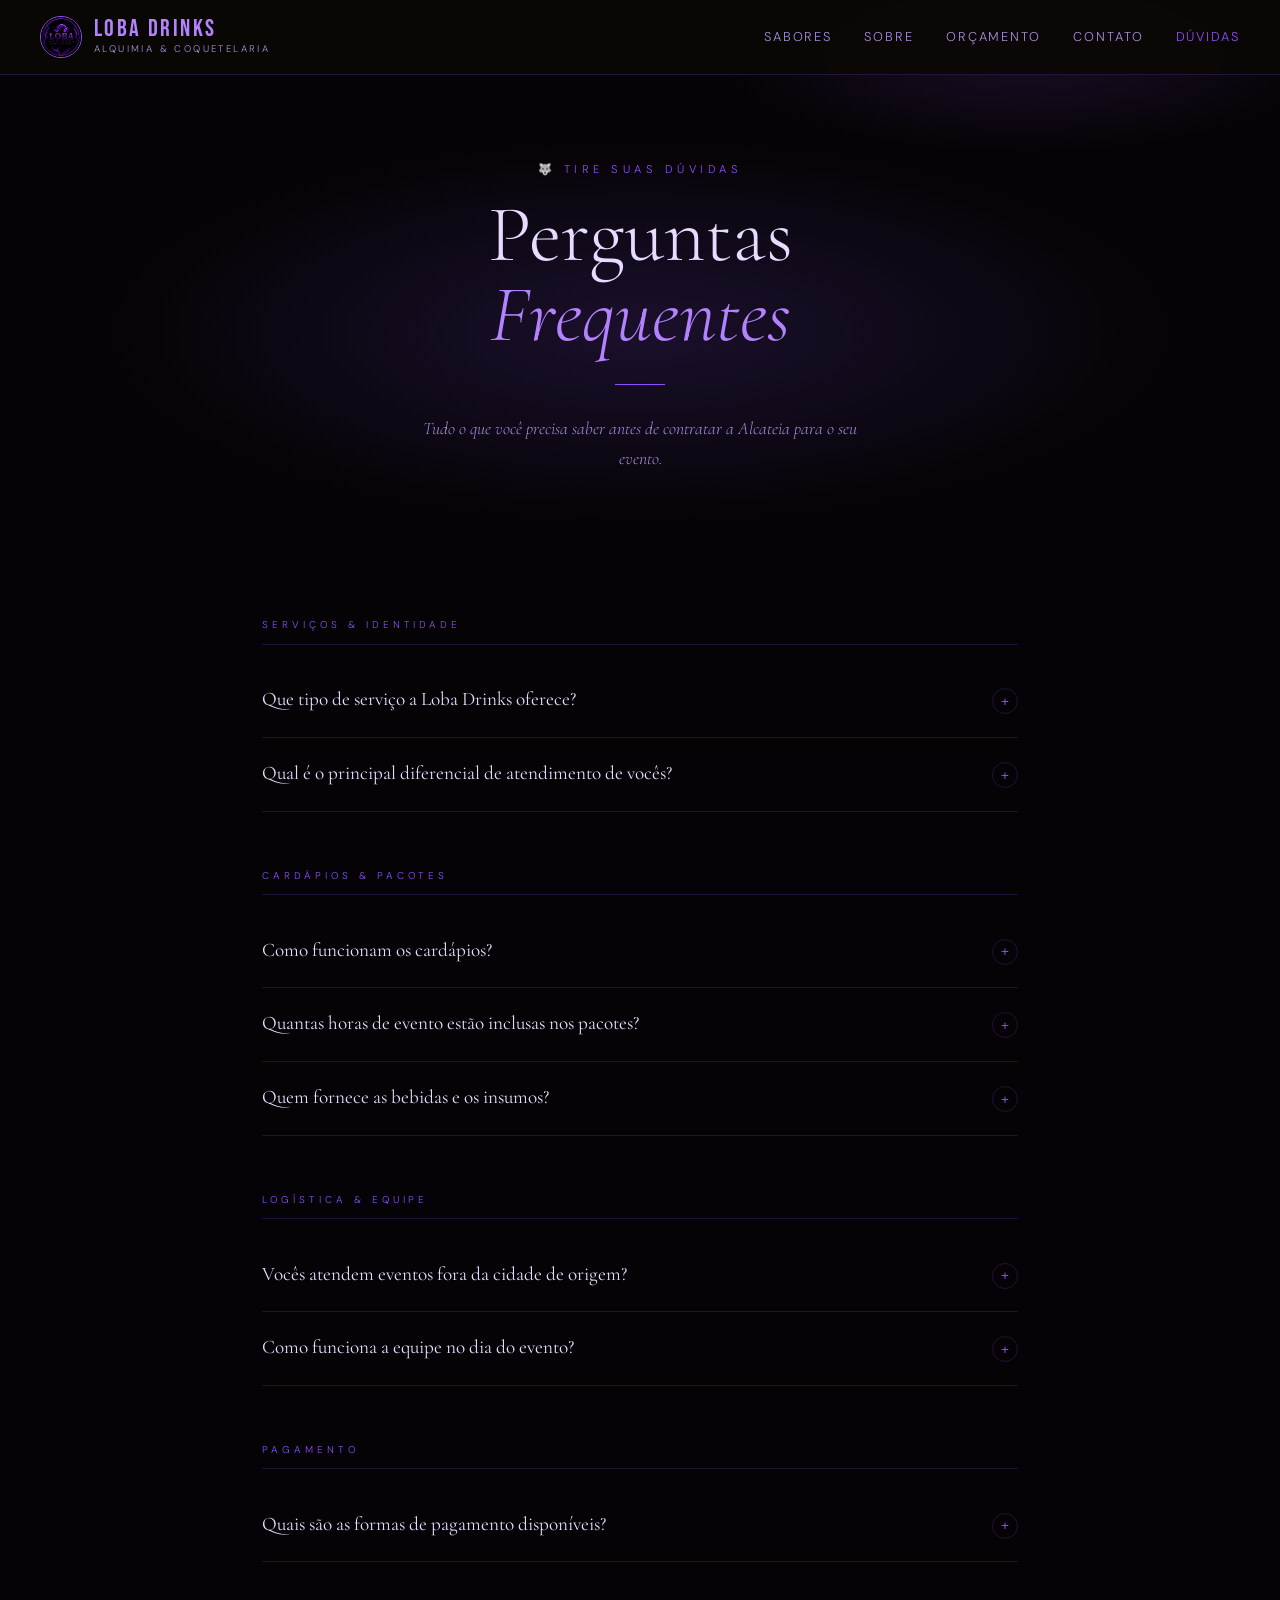
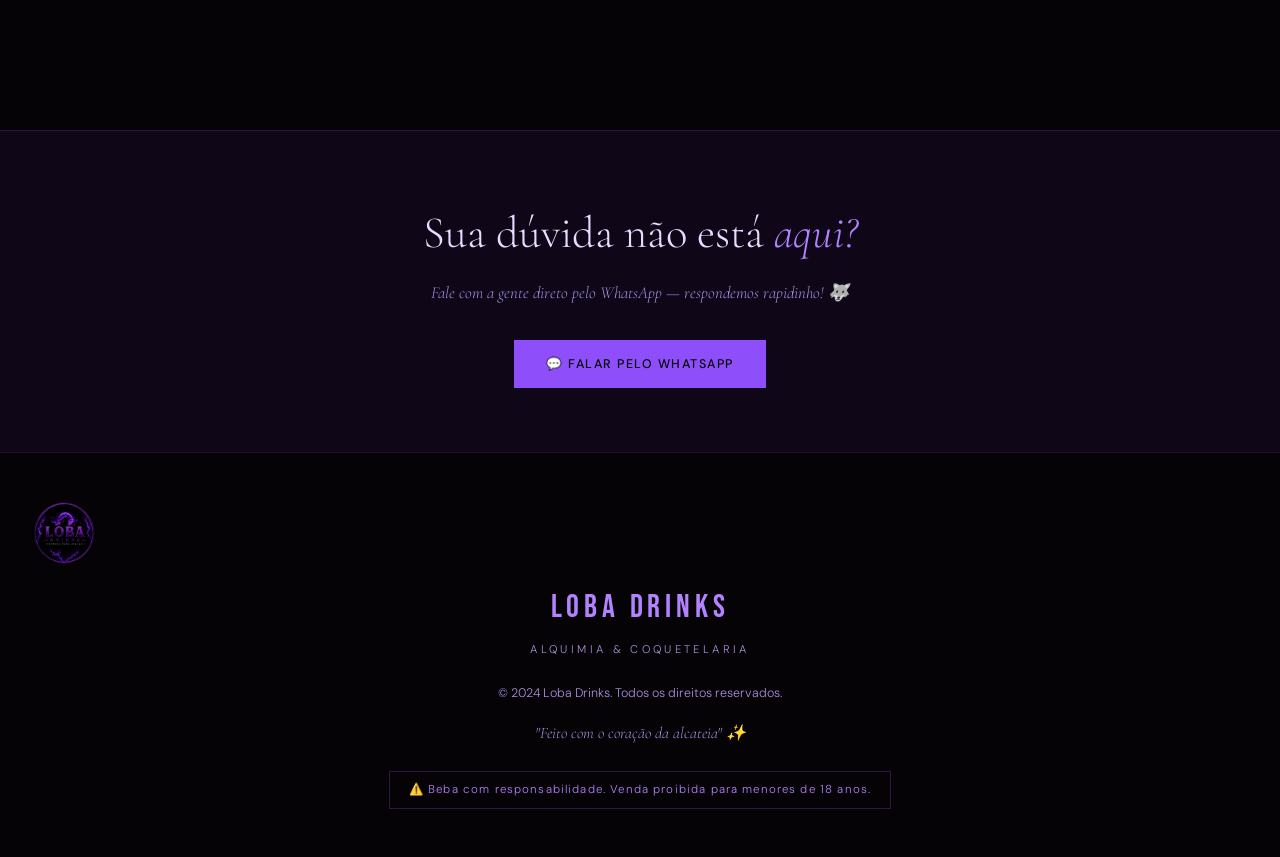
==== faq.html @ df41e7d8 "Initial commit from local project" ====
<!DOCTYPE html>
<html lang="pt-BR">
<head>
<meta charset="UTF-8">
<meta name="viewport" content="width=device-width, initial-scale=1.0">
<title>Dúvidas Frequentes — Loba Drinks</title>
<link rel="preconnect" href="https://fonts.googleapis.com">
<link href="https://fonts.googleapis.com/css2?family=Cormorant+Garamond:ital,wght@0,300;0,400;0,600;1,300;1,600&family=Bebas+Neue&family=DM+Sans:wght@300;400;500&display=swap" rel="stylesheet">
<link rel="stylesheet" href="css/faq.css">
</head>
<body>

<!-- NAV -->
<nav>
  <div class="nav-inner">
    <a href="index.html" class="nav-brand">
      <div class="wolf-mark"><img src="img/logo/ChatGPT%20Image%201%20de%20jun.%20de%202026,%2017_09_12.png" alt="Loba Drinks logo"></div>
      <div>
        <div class="brand-name">Loba Drinks</div>
        <div class="brand-sub">Alquimia & Coquetelaria</div>
      </div>
    </a>
    <div class="nav-links">
      <a href="index.html#products">Sabores</a>
      <a href="index.html#about">Sobre</a>
      <a href="index.html#calculadora">Orçamento</a>
      <a href="index.html#contact">Contato</a>
      <a href="faq.html" class="active">Dúvidas</a>
    </div>
  </div>
</nav>

<!-- HERO -->
<div class="faq-hero">
  <div class="faq-hero-bg"></div>
  <div class="faq-hero-content">
    <span class="eyebrow">🐺 Tire suas dúvidas</span>
    <h1 class="faq-title">Perguntas<br><em>Frequentes</em></h1>
    <div class="hero-line"></div>
    <p class="faq-subtitle">Tudo o que você precisa saber antes de contratar a Alcateia para o seu evento.</p>
  </div>
</div>

<!-- FAQ -->
<div class="faq-section">

  <!-- Categoria 1 -->
  <div class="faq-category">
    <span class="faq-category-label">Serviços & Identidade</span>

    <div class="accordion-item">
      <button class="accordion-btn" onclick="toggle(this)">
        <span class="accordion-question">Que tipo de serviço a Loba Drinks oferece?</span>
        <span class="accordion-icon">+</span>
      </button>
      <div class="accordion-body">
        <div class="accordion-body-inner">
          Oferecemos um serviço completo de <strong>bar itinerante (open bar)</strong> para casamentos, aniversários, festas corporativas e eventos em geral. Levamos toda a estrutura de balcão com nossa identidade neon, equipe de bartenders caracterizada, insumos premium e copos.
        </div>
      </div>
    </div>

    <div class="accordion-item">
      <button class="accordion-btn" onclick="toggle(this)">
        <span class="accordion-question">Qual é o principal diferencial de atendimento de vocês?</span>
        <span class="accordion-icon">+</span>
      </button>
      <div class="accordion-body">
        <div class="accordion-body-inner">
          Nosso bar é um <strong>espaço seguro</strong>. Somos uma empresa orgulhosamente voltada e gerida pela comunidade <strong>LGBTQIAPN+</strong>. Nosso foco é o acolhimento, o respeito a todas as identidades e um atendimento caloroso e livre de preconceitos. Além disso, nossos drinks utilizam licores e xaropes artesanais de fabricação própria.
        </div>
      </div>
    </div>

  </div>

  <!-- Categoria 2 -->
  <div class="faq-category">
    <span class="faq-category-label">Cardápios & Pacotes</span>

    <div class="accordion-item">
      <button class="accordion-btn" onclick="toggle(this)">
        <span class="accordion-question">Como funcionam os cardápios?</span>
        <span class="accordion-icon">+</span>
      </button>
      <div class="accordion-body">
        <div class="accordion-body-inner">
          Trabalhamos com três linhas principais de menus para atender a diferentes propostas:
          <ul>
            <li><strong>Alquimia da Alcateia</strong> — nosso cardápio clássico e versátil.</li>
            <li><strong>Trilha dos Sentidos</strong> — menu intermediário focado em experiências sensoriais.</li>
            <li><strong>Legado da Alcateia</strong> — o topo da nossa coquetelaria, focado em criações autorais exclusivas.</li>
          </ul>
          <br>Todos os cardápios possuem <strong>opções com e sem álcool</strong>.
        </div>
      </div>
    </div>

    <div class="accordion-item">
      <button class="accordion-btn" onclick="toggle(this)">
        <span class="accordion-question">Quantas horas de evento estão inclusas nos pacotes?</span>
        <span class="accordion-icon">+</span>
      </button>
      <div class="accordion-body">
        <div class="accordion-body-inner">
          Nossos pacotes padrão cobrem <strong>5 horas de serviço ininterrupto</strong>. Caso o seu evento precise de mais tempo, a contratação de horas adicionais pode ser acordada durante o orçamento.
        </div>
      </div>
    </div>

    <div class="accordion-item">
      <button class="accordion-btn" onclick="toggle(this)">
        <span class="accordion-question">Quem fornece as bebidas e os insumos?</span>
        <span class="accordion-icon">+</span>
      </button>
      <div class="accordion-body">
        <div class="accordion-body-inner">
          <strong>A Loba Drinks cuida de tudo!</strong> Levamos as bebidas alcoólicas, frutas frescas da estação, gelo filtrado, copos descartáveis de linha premium e nossas receitas artesanais exclusivas.
        </div>
      </div>
    </div>

  </div>

  <!-- Categoria 3 -->
  <div class="faq-category">
    <span class="faq-category-label">Logística & Equipe</span>

    <div class="accordion-item">
      <button class="accordion-btn" onclick="toggle(this)">
        <span class="accordion-question">Vocês atendem eventos fora da cidade de origem?</span>
        <span class="accordion-icon">+</span>
      </button>
      <div class="accordion-body">
        <div class="accordion-body-inner">
          Sim! Atendemos diversas regiões. Cobramos uma <strong>taxa de deslocamento</strong> calculada a partir de 10 km rodados do ponto de partida da nossa sede.
        </div>
      </div>
    </div>

    <div class="accordion-item">
      <button class="accordion-btn" onclick="toggle(this)">
        <span class="accordion-question">Como funciona a equipe no dia do evento?</span>
        <span class="accordion-icon">+</span>
      </button>
      <div class="accordion-body">
        <div class="accordion-body-inner">
          Para garantir que ninguém fique esperando na fila, nossa equipe padrão conta com <strong>03 profissionais</strong>:
          <ul>
            <li><strong>01 Bartender Líder</strong> — supervisiona a qualidade e opera no bar.</li>
            <li><strong>02 Bartenders de Apoio</strong> — rápidos e treinados para atender com excelência.</li>
          </ul>
        </div>
      </div>
    </div>

  </div>

  <!-- Categoria 4 -->
  <div class="faq-category">
    <span class="faq-category-label">Pagamento</span>

    <div class="accordion-item">
      <button class="accordion-btn" onclick="toggle(this)">
        <span class="accordion-question">Quais são as formas de pagamento disponíveis?</span>
        <span class="accordion-icon">+</span>
      </button>
      <div class="accordion-body">
        <div class="accordion-body-inner">
          Facilitamos para que o seu evento aconteça sem dores de cabeça:
          <ul>
            <li><strong>Cartão de Crédito</strong> — parcelamento em até 10x (consulte taxas da operadora).</li>
            <li><strong>Pix Programado</strong> — pagamentos fixos mensais, desde que o saldo total seja quitado até 15 dias antes do grande dia.</li>
          </ul>
        </div>
      </div>
    </div>

  </div>

</div>

<!-- CTA -->
<div class="faq-cta">
  <h2 class="faq-cta-title">Sua dúvida não está <em>aqui?</em></h2>
  <p>Fale com a gente direto pelo WhatsApp — respondemos rapidinho! 🐺</p>
  <a href="https://wa.me/5511951253897?text=Olá!%20Tenho%20uma%20dúvida%20sobre%20o%20serviço%20da%20Loba%20Drinks" target="_blank" class="btn btn-primary">💬 Falar pelo WhatsApp</a>
</div>

<!-- FOOTER -->
<footer>
  <div class="footer-wolf"><img src="img/logo/ChatGPT%20Image%201%20de%20jun.%20de%202026,%2017_09_12.png" alt="Loba Drinks logo"></div>
  <div class="footer-brand">Loba Drinks</div>
  <div class="footer-sub">Alquimia & Coquetelaria</div>
  <div class="footer-copy">© 2024 Loba Drinks. Todos os direitos reservados.</div>
  <div style="margin-top:1rem;font-style:italic;font-family:'Cormorant Garamond',serif;color:var(--muted);font-size:1rem;">"Feito com o coração da alcateia" ✨</div>
  <div class="footer-legal">⚠️ Beba com responsabilidade. Venda proibida para menores de 18 anos.</div>
</footer>
<script src="java/main.js" defer></script>
</body>
</html>
---- css/faq.css ----
:root {
  --black: #050305;
  --deep: #0f0718;
  --card: #160b20;
  --amber: #8e4ffb;
  --gold: #b383ff;
  --cream: #e7dcff;
  --muted: #a88fe0;
  --red: #7a3abd;
  --border: rgba(142,79,251,0.2);
}

*, *::before, *::after { box-sizing: border-box; margin: 0; padding: 0; }
html { scroll-behavior: smooth; }

body {
  background: var(--black);
  color: var(--cream);
  font-family: 'DM Sans', sans-serif;
  font-weight: 300;
  line-height: 1.7;
  overflow-x: hidden;
}

/* ── NAV ── */
nav {
  position: fixed; top: 0; left: 0; right: 0; z-index: 100;
  background: rgba(10,8,5,0.92);
  backdrop-filter: blur(12px);
  border-bottom: 1px solid var(--border);
  padding: 1rem 2rem;
}
.nav-inner {
  max-width: 1200px; margin: 0 auto;
  display: flex; align-items: center; justify-content: space-between;
}
.nav-brand {
  display: flex; align-items: center; gap: 0.75rem;
  text-decoration: none;
}
.wolf-mark {
  width: 42px; height: 42px;
  border: 1.5px solid var(--amber);
  border-radius: 50%;
  display: flex; align-items: center; justify-content: center;
  font-size: 1.3rem;
}
.wolf-mark img,
.footer-wolf img {
  width: 100%;
  height: 100%;
  object-fit: cover;
  border-radius: 50%;
}
.footer-wolf {
  width: 64px;
  height: 64px;
  margin-bottom: 1rem;
}
.brand-name {
  font-family: 'Bebas Neue', sans-serif;
  font-size: 1.5rem;
  letter-spacing: 0.1em;
  color: var(--gold);
  line-height: 1;
}
.brand-sub {
  font-size: 0.6rem;
  letter-spacing: 0.25em;
  text-transform: uppercase;
  color: var(--muted);
}
.nav-links {
  display: flex; gap: 2rem; align-items: center;
}
.nav-links a {
  color: var(--muted);
  text-decoration: none;
  font-size: 0.8rem;
  letter-spacing: 0.15em;
  text-transform: uppercase;
  transition: color 0.3s;
}
.nav-links a:hover { color: var(--gold); }
.nav-links a.active { color: var(--amber); }

/* ── HERO ── */
.faq-hero {
  padding: 10rem 2rem 5rem;
  text-align: center;
  position: relative;
  overflow: hidden;
}
.faq-hero-bg {
  position: absolute; inset: 0;
  background:
    radial-gradient(ellipse 60% 50% at 50% 60%, rgba(142,79,251,0.16) 0%, transparent 70%),
    radial-gradient(ellipse 40% 30% at 80% 10%, rgba(122,58,189,0.18) 0%, transparent 60%),
    var(--black);
}
.faq-hero-content { position: relative; z-index: 1; max-width: 680px; margin: 0 auto; }
.eyebrow {
  font-size: 0.7rem;
  letter-spacing: 0.4em;
  text-transform: uppercase;
  color: var(--amber);
  display: block;
  margin-bottom: 1rem;
}
.faq-title {
  font-family: 'Cormorant Garamond', serif;
  font-size: clamp(2.8rem, 7vw, 5rem);
  font-weight: 300;
  line-height: 1;
  color: var(--cream);
  margin-bottom: 1rem;
}
.faq-title em { font-style: italic; color: var(--gold); }
.faq-subtitle {
  font-family: 'Cormorant Garamond', serif;
  font-style: italic;
  font-size: 1.1rem;
  color: var(--muted);
  max-width: 480px;
  margin: 0 auto;
}
.hero-line {
  width: 50px; height: 1px;
  background: var(--amber);
  margin: 1.8rem auto;
}

/* ── FAQ SECTION ── */
.faq-section {
  padding: 4rem 2rem 7rem;
  max-width: 820px;
  margin: 0 auto;
}
.faq-category {
  margin-bottom: 3.5rem;
}
.faq-category-label {
  font-size: 0.62rem;
  letter-spacing: 0.4em;
  text-transform: uppercase;
  color: var(--amber);
  display: block;
  margin-bottom: 1.2rem;
  padding-bottom: 0.6rem;
  border-bottom: 1px solid var(--border);
}

/* ACCORDION */
.accordion-item {
  border-bottom: 1px solid var(--border);
}
.accordion-btn {
  width: 100%;
  background: none;
  border: none;
  cursor: pointer;
  display: flex;
  align-items: flex-start;
  justify-content: space-between;
  gap: 1.5rem;
  padding: 1.4rem 0;
  text-align: left;
  color: var(--cream);
  transition: color 0.25s;
}
.accordion-btn:hover { color: var(--gold); }
.accordion-btn.open { color: var(--gold); }

.accordion-question {
  font-family: 'Cormorant Garamond', serif;
  font-size: 1.2rem;
  font-weight: 400;
  line-height: 1.4;
  flex: 1;
}
.accordion-icon {
  width: 26px; height: 26px;
  border: 1px solid var(--border);
  border-radius: 50%;
  display: flex; align-items: center; justify-content: center;
  flex-shrink: 0;
  margin-top: 2px;
  font-size: 0.85rem;
  color: var(--amber);
  transition: transform 0.3s, border-color 0.3s;
}
.accordion-btn.open .accordion-icon {
  transform: rotate(45deg);
  border-color: var(--amber);
}

.accordion-body {
  overflow: hidden;
  max-height: 0;
  transition: max-height 0.4s ease, padding 0.3s ease;
}
.accordion-body.open {
  max-height: 600px;
}
.accordion-body-inner {
  padding: 0 0 1.5rem 0;
  color: var(--muted);
  font-size: 0.93rem;
  line-height: 1.85;
}
.accordion-body-inner strong { color: var(--cream); font-weight: 500; }
.accordion-body-inner ul {
  margin: 0.75rem 0 0 1.2rem;
  display: flex;
  flex-direction: column;
  gap: 0.4rem;
}
.accordion-body-inner ul li::marker { color: var(--amber); }

/* ── CTA BOTTOM ── */
.faq-cta {
  background: var(--deep);
  border-top: 1px solid var(--border);
  padding: 4rem 2rem;
  text-align: center;
}
.faq-cta-title {
  font-family: 'Cormorant Garamond', serif;
  font-size: clamp(1.8rem, 4vw, 2.8rem);
  font-weight: 300;
  color: var(--cream);
  margin-bottom: 0.5rem;
}
.faq-cta-title em { font-style: italic; color: var(--gold); }
.faq-cta p {
  color: var(--muted);
  font-size: 0.9rem;
  margin-bottom: 2rem;
  font-family: 'Cormorant Garamond', serif;
  font-style: italic;
  font-size: 1.05rem;
}
.btn {
  display: inline-flex; align-items: center; gap: 0.5rem;
  padding: 0.85rem 2rem;
  font-family: 'DM Sans', sans-serif;
  font-size: 0.78rem;
  font-weight: 500;
  letter-spacing: 0.12em;
  text-transform: uppercase;
  text-decoration: none;
  border: none; cursor: pointer;
  transition: all 0.3s;
}
.btn-primary { background: var(--amber); color: var(--black); }
.btn-primary:hover { background: var(--gold); transform: translateY(-2px); }

/* ── FOOTER ── */
footer {
  background: var(--black);
  border-top: 1px solid var(--border);
  padding: 3rem 2rem;
  text-align: center;
}
.footer-wolf { font-size: 2.5rem; margin-bottom: 1rem; }
.footer-brand {
  font-family: 'Bebas Neue', sans-serif;
  font-size: 2rem; letter-spacing: 0.15em; color: var(--gold);
}
.footer-sub { font-size: 0.7rem; letter-spacing: 0.3em; text-transform: uppercase; color: var(--muted); margin: 0.25rem 0 1.5rem; }
.footer-copy { font-size: 0.78rem; color: var(--muted); }
.footer-legal {
  margin-top: 1.5rem;
  display: inline-block;
  padding: 0.5rem 1.2rem;
  border: 1px solid rgba(122,58,189,0.35);
  font-size: 0.72rem; color: #b383ff;
  letter-spacing: 0.1em;
}

@media (max-width: 600px) {
  .nav-links { display: none; }
  .accordion-question { font-size: 1.05rem; }
}
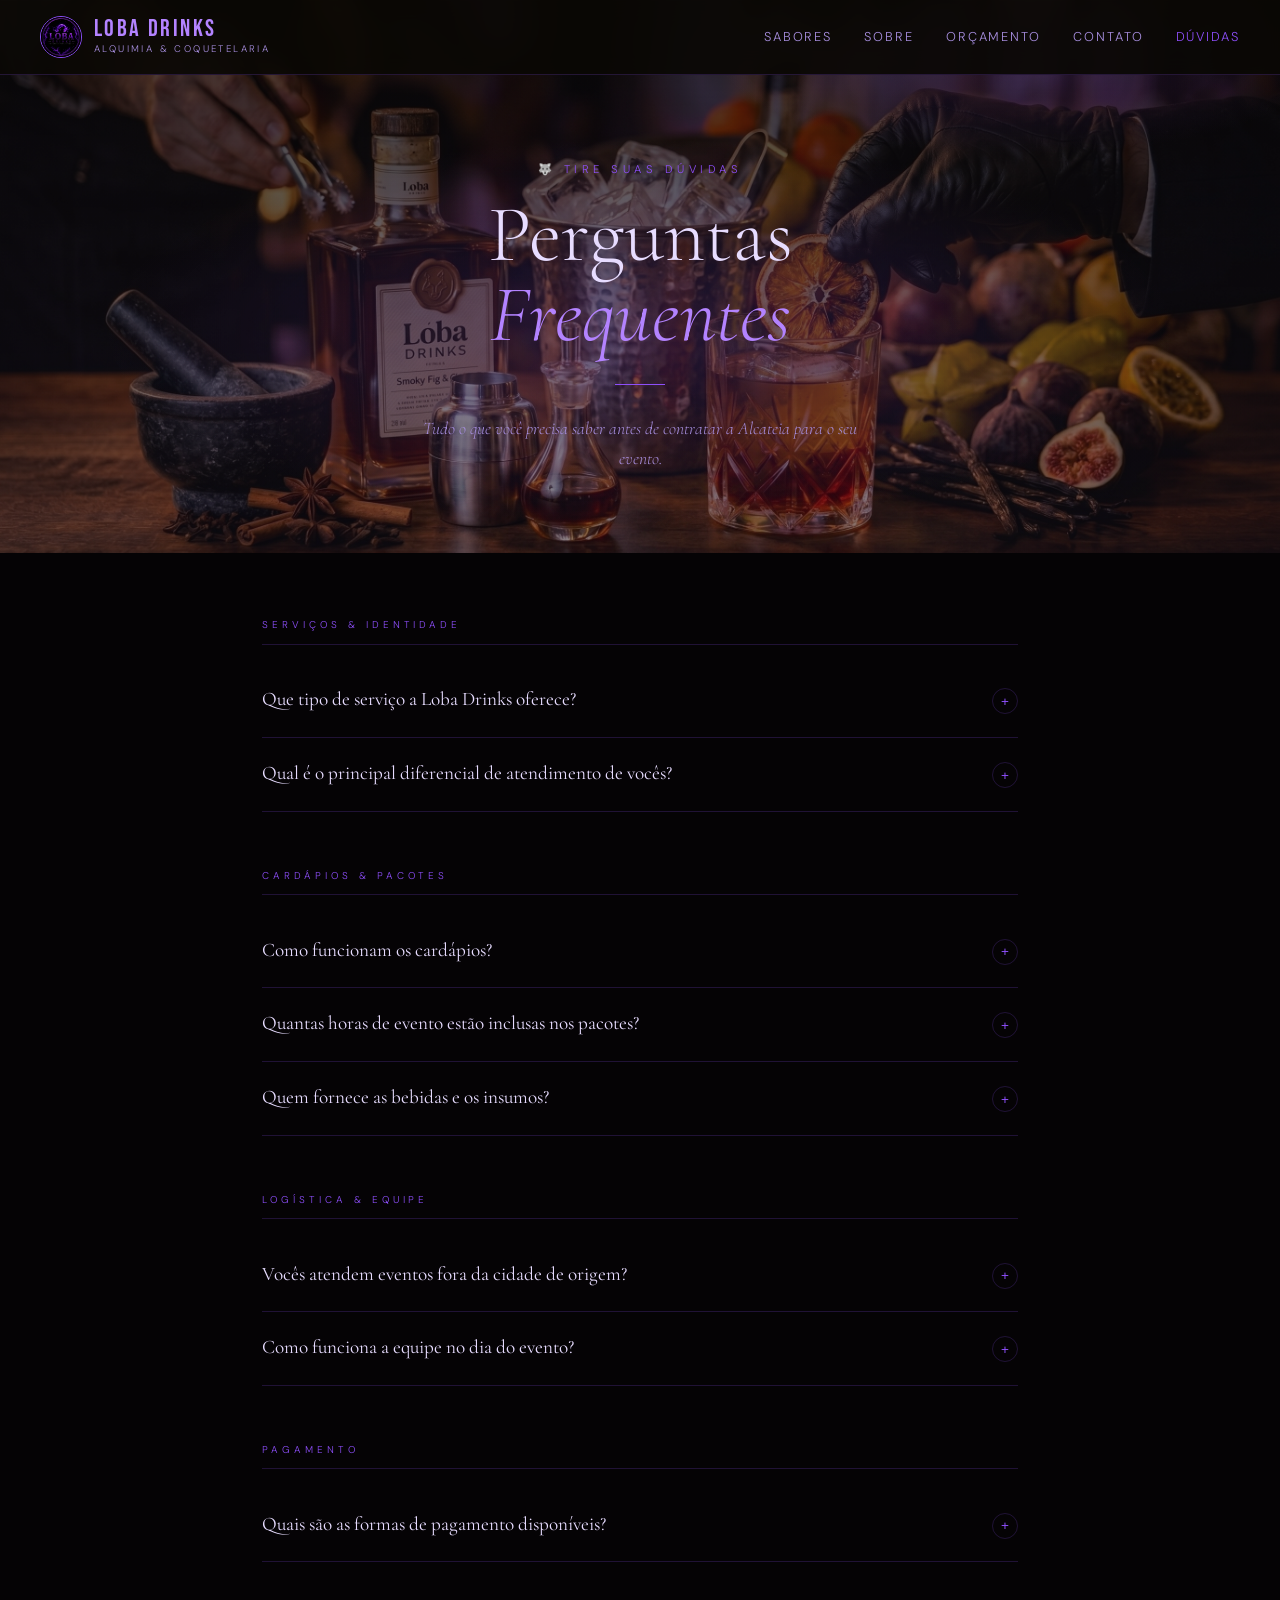
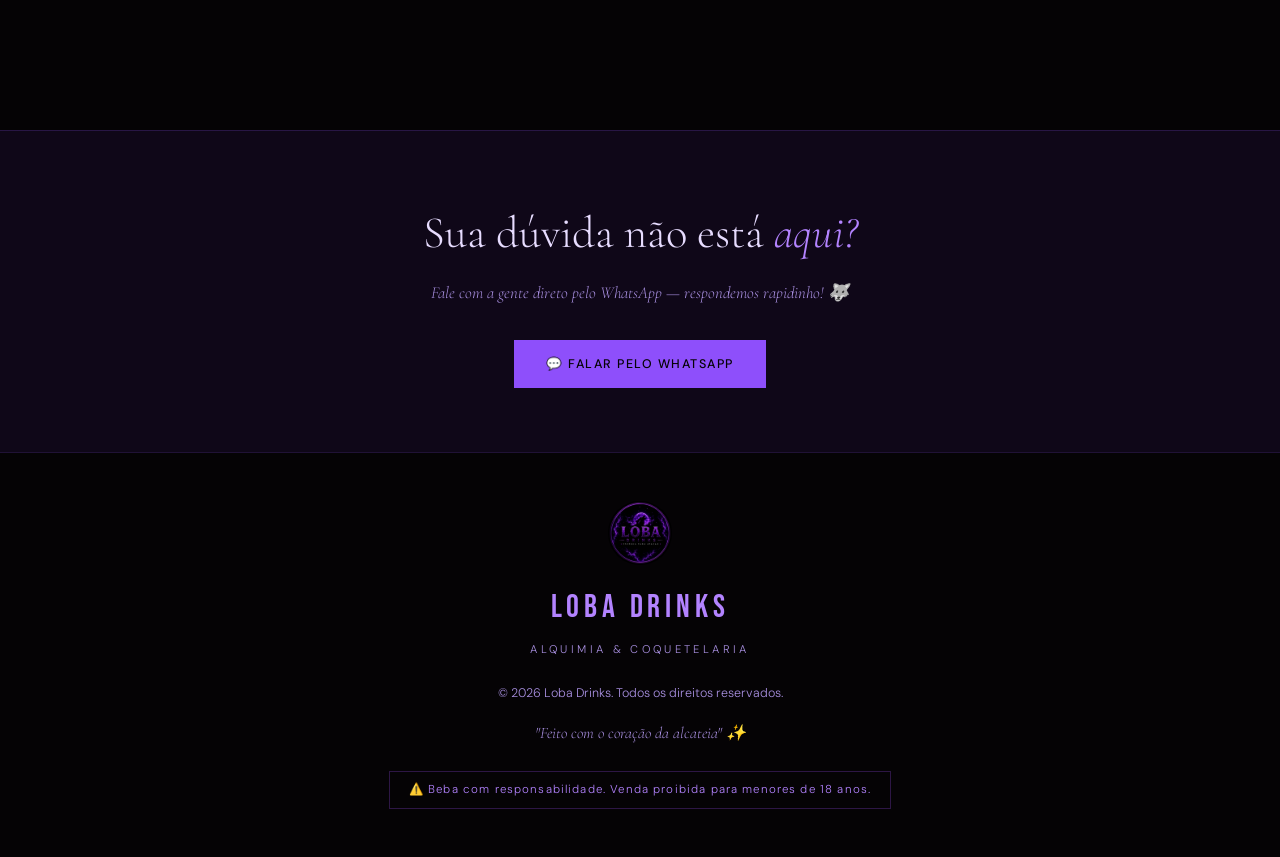
==== commit fd792942: "Atualização do site" ====
--- a/faq.html
+++ b/faq.html
@@ -20,7 +20,12 @@
         <div class="brand-sub">Alquimia & Coquetelaria</div>
       </div>
     </a>
-    <div class="nav-links">
+    <button class="nav-toggle" id="navToggle" aria-label="Abrir menu">
+      <span></span>
+      <span></span>
+      <span></span>
+    </button>
+    <div class="nav-links" id="navLinks">
       <a href="index.html#products">Sabores</a>
       <a href="index.html#about">Sobre</a>
       <a href="index.html#calculadora">Orçamento</a>
@@ -192,7 +197,7 @@
   <div class="footer-wolf"><img src="img/logo/ChatGPT%20Image%201%20de%20jun.%20de%202026,%2017_09_12.png" alt="Loba Drinks logo"></div>
   <div class="footer-brand">Loba Drinks</div>
   <div class="footer-sub">Alquimia & Coquetelaria</div>
-  <div class="footer-copy">© 2024 Loba Drinks. Todos os direitos reservados.</div>
+  <div class="footer-copy">© 2026 Loba Drinks. Todos os direitos reservados.</div>
   <div style="margin-top:1rem;font-style:italic;font-family:'Cormorant Garamond',serif;color:var(--muted);font-size:1rem;">"Feito com o coração da alcateia" ✨</div>
   <div class="footer-legal">⚠️ Beba com responsabilidade. Venda proibida para menores de 18 anos.</div>
 </footer>
--- a/css/faq.css
+++ b/css/faq.css
@@ -84,6 +84,33 @@
 .nav-links a:hover { color: var(--gold); }
 .nav-links a.active { color: var(--amber); }
 
+.nav-toggle {
+  display: none;
+  background: none;
+  border: none;
+  cursor: pointer;
+  width: 40px;
+  height: 40px;
+  position: relative;
+  z-index: 120;
+}
+.nav-toggle span {
+  display: block;
+  width: 24px;
+  height: 2px;
+  background: var(--cream);
+  border-radius: 999px;
+  position: absolute;
+  left: 8px;
+  transition: transform 0.3s, opacity 0.3s;
+}
+.nav-toggle span:nth-child(1) { top: 10px; }
+.nav-toggle span:nth-child(2) { top: 18px; }
+.nav-toggle span:nth-child(3) { top: 26px; }
+.nav-toggle.active span:nth-child(1) { transform: translateY(8px) rotate(45deg); }
+.nav-toggle.active span:nth-child(2) { opacity: 0; }
+.nav-toggle.active span:nth-child(3) { transform: translateY(-8px) rotate(-45deg); }
+
 /* ── HERO ── */
 .faq-hero {
   padding: 10rem 2rem 5rem;
@@ -96,7 +123,11 @@
   background:
     radial-gradient(ellipse 60% 50% at 50% 60%, rgba(142,79,251,0.16) 0%, transparent 70%),
     radial-gradient(ellipse 40% 30% at 80% 10%, rgba(122,58,189,0.18) 0%, transparent 60%),
+    linear-gradient(rgba(5,3,5,0.75), rgba(10,4,18,0.45)),
+    url("../img/servi├ºos/acrescente_balde_de_gelo_2K_202606011611.jpeg"),
     var(--black);
+  background-size: cover;
+  background-position: center;
 }
 .faq-hero-content { position: relative; z-index: 1; max-width: 680px; margin: 0 auto; }
 .eyebrow {
@@ -262,7 +293,7 @@
   padding: 3rem 2rem;
   text-align: center;
 }
-.footer-wolf { font-size: 2.5rem; margin-bottom: 1rem; }
+.footer-wolf { font-size: 2.5rem; margin: 0 auto 1rem; display: inline-block; }
 .footer-brand {
   font-family: 'Bebas Neue', sans-serif;
   font-size: 2rem; letter-spacing: 0.15em; color: var(--gold);
@@ -278,7 +309,32 @@
   letter-spacing: 0.1em;
 }
 
+@media (max-width: 860px) {
+  .nav-toggle { display: block; }
+  .nav-links {
+    position: absolute;
+    top: 100%;
+    right: 0;
+    left: 0;
+    background: rgba(10, 8, 5, 0.98);
+    border-top: 1px solid var(--border);
+    flex-direction: column;
+    gap: 0;
+    align-items: flex-start;
+    padding: 1rem 1.5rem;
+    display: none;
+  }
+  .nav-links.open { display: flex; }
+  .nav-links a {
+    width: 100%;
+    padding: 0.9rem 0;
+    border-bottom: 1px solid rgba(255, 255, 255, 0.08);
+  }
+  .faq-hero { padding: 7rem 1.5rem 3rem; }
+  .faq-section { padding: 3rem 1.5rem 5rem; }
+  .faq-cta { padding: 3rem 1.5rem; }
+}
+
 @media (max-width: 600px) {
-  .nav-links { display: none; }
   .accordion-question { font-size: 1.05rem; }
 }
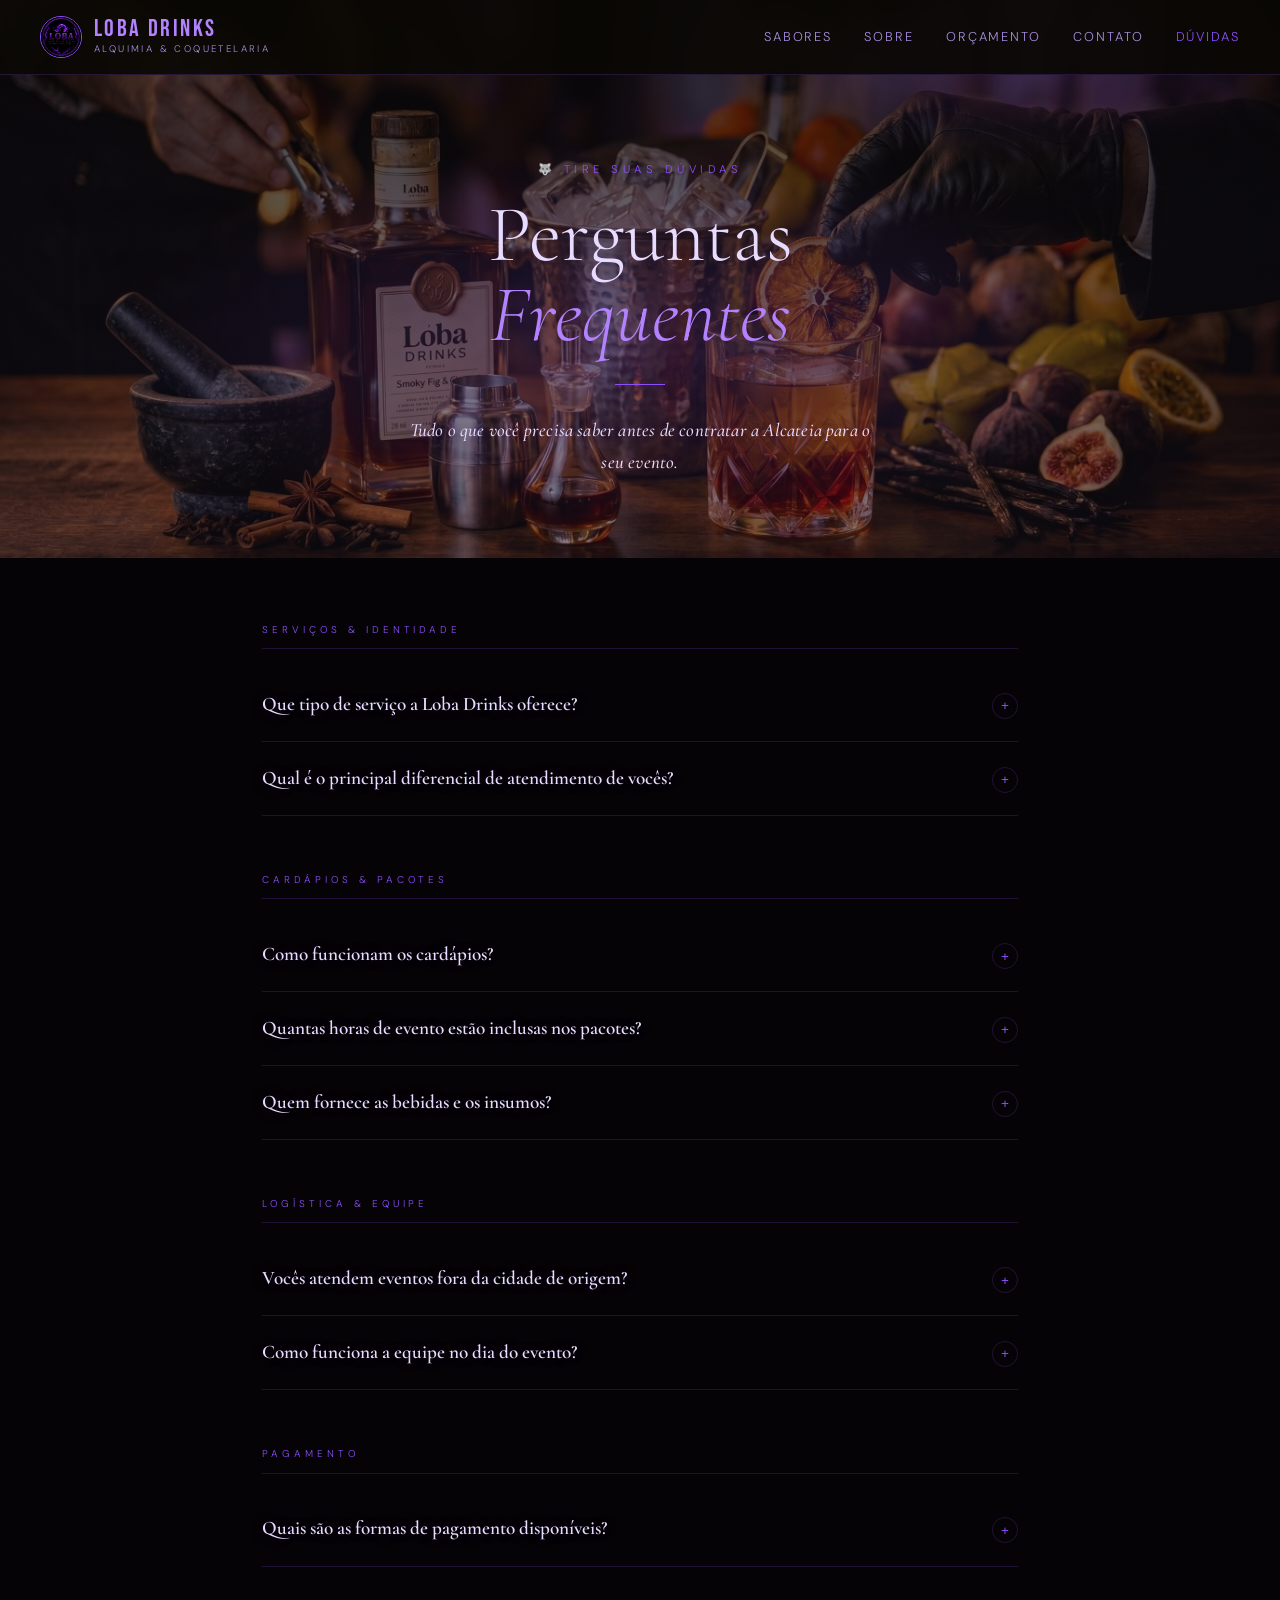
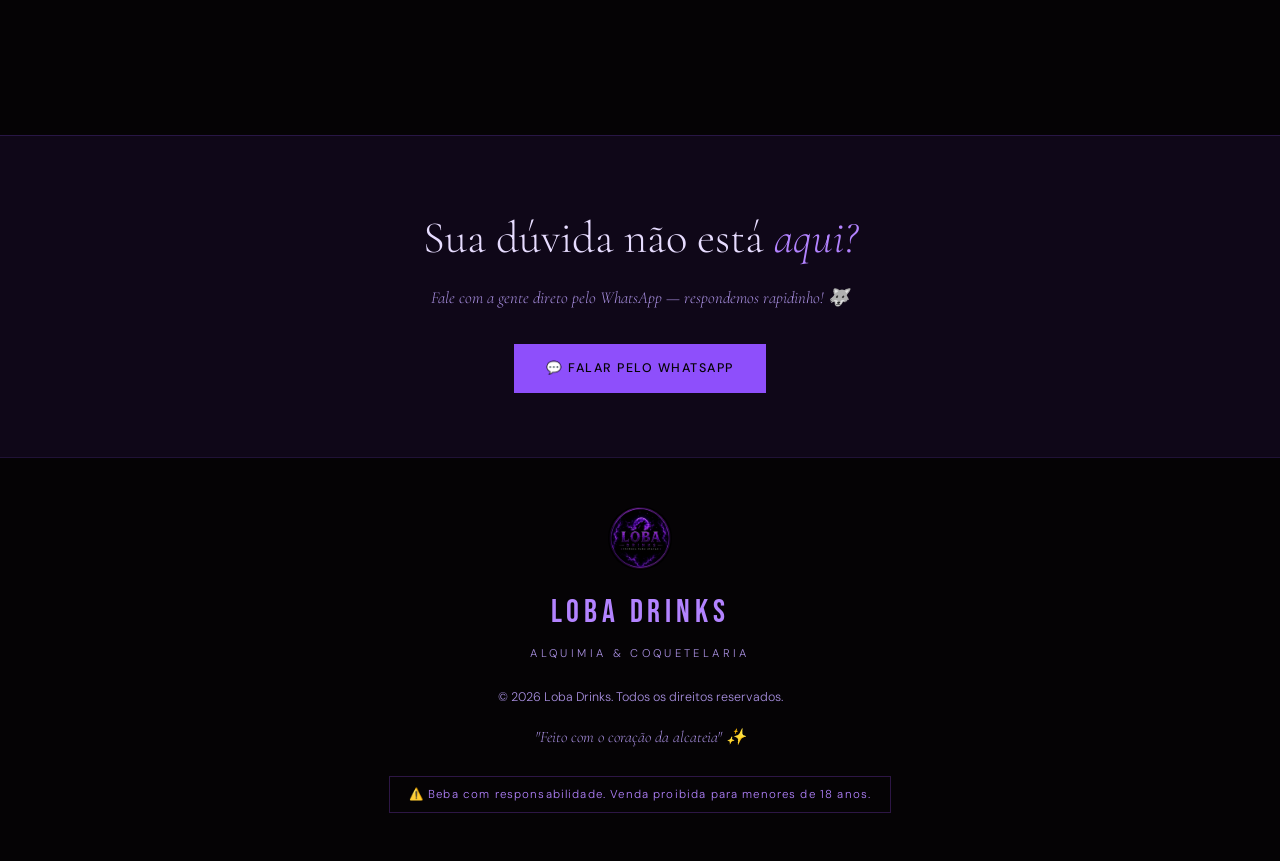
==== commit 1170d18c: "Atualiza site (HTML/CSS/imagens)" ====
--- a/faq.html
+++ b/faq.html
@@ -188,7 +188,7 @@
 <!-- CTA -->
 <div class="faq-cta">
   <h2 class="faq-cta-title">Sua dúvida não está <em>aqui?</em></h2>
-  <p>Fale com a gente direto pelo WhatsApp — respondemos rapidinho! 🐺</p>
+  <p style="font-family:'Cormorant Garamond',serif;font-style:italic;">Fale com a gente direto pelo WhatsApp — respondemos rapidinho! 🐺</p>
   <a href="https://wa.me/5511951253897?text=Olá!%20Tenho%20uma%20dúvida%20sobre%20o%20serviço%20da%20Loba%20Drinks" target="_blank" class="btn btn-primary">💬 Falar pelo WhatsApp</a>
 </div>
 
--- a/css/faq.css
+++ b/css/faq.css
@@ -150,10 +150,13 @@
 .faq-subtitle {
   font-family: 'Cormorant Garamond', serif;
   font-style: italic;
-  font-size: 1.1rem;
-  color: var(--muted);
+  font-size: 1.18rem;
+  color: var(--cream);
   max-width: 480px;
+  letter-spacing: 0.01em;
   margin: 0 auto;
+  text-shadow: 0 0 18px rgba(142,79,251,0.22);
+  font-weight: 500;
 }
 .hero-line {
   width: 50px; height: 1px;
@@ -205,10 +208,18 @@
 .accordion-question {
   font-family: 'Cormorant Garamond', serif;
   font-size: 1.2rem;
-  font-weight: 400;
+  font-weight: 600;
   line-height: 1.4;
   flex: 1;
-}
+  color: var(--cream);
+  text-shadow: 0 0 18px rgba(142,79,251,0.22);
+}
+.accordion-btn:hover .accordion-question,
+.accordion-btn.open .accordion-question {
+  color: var(--gold);
+  text-shadow: 0 0 22px rgba(179,131,255,0.35);
+}
+
 .accordion-icon {
   width: 26px; height: 26px;
   border: 1px solid var(--border);
@@ -239,7 +250,11 @@
   font-size: 0.93rem;
   line-height: 1.85;
 }
-.accordion-body-inner strong { color: var(--cream); font-weight: 500; }
+.accordion-body-inner strong {
+  color: var(--cream);
+  font-weight: 700;
+  text-shadow: 0 0 18px rgba(142,79,251,0.18);
+}
 .accordion-body-inner ul {
   margin: 0.75rem 0 0 1.2rem;
   display: flex;
